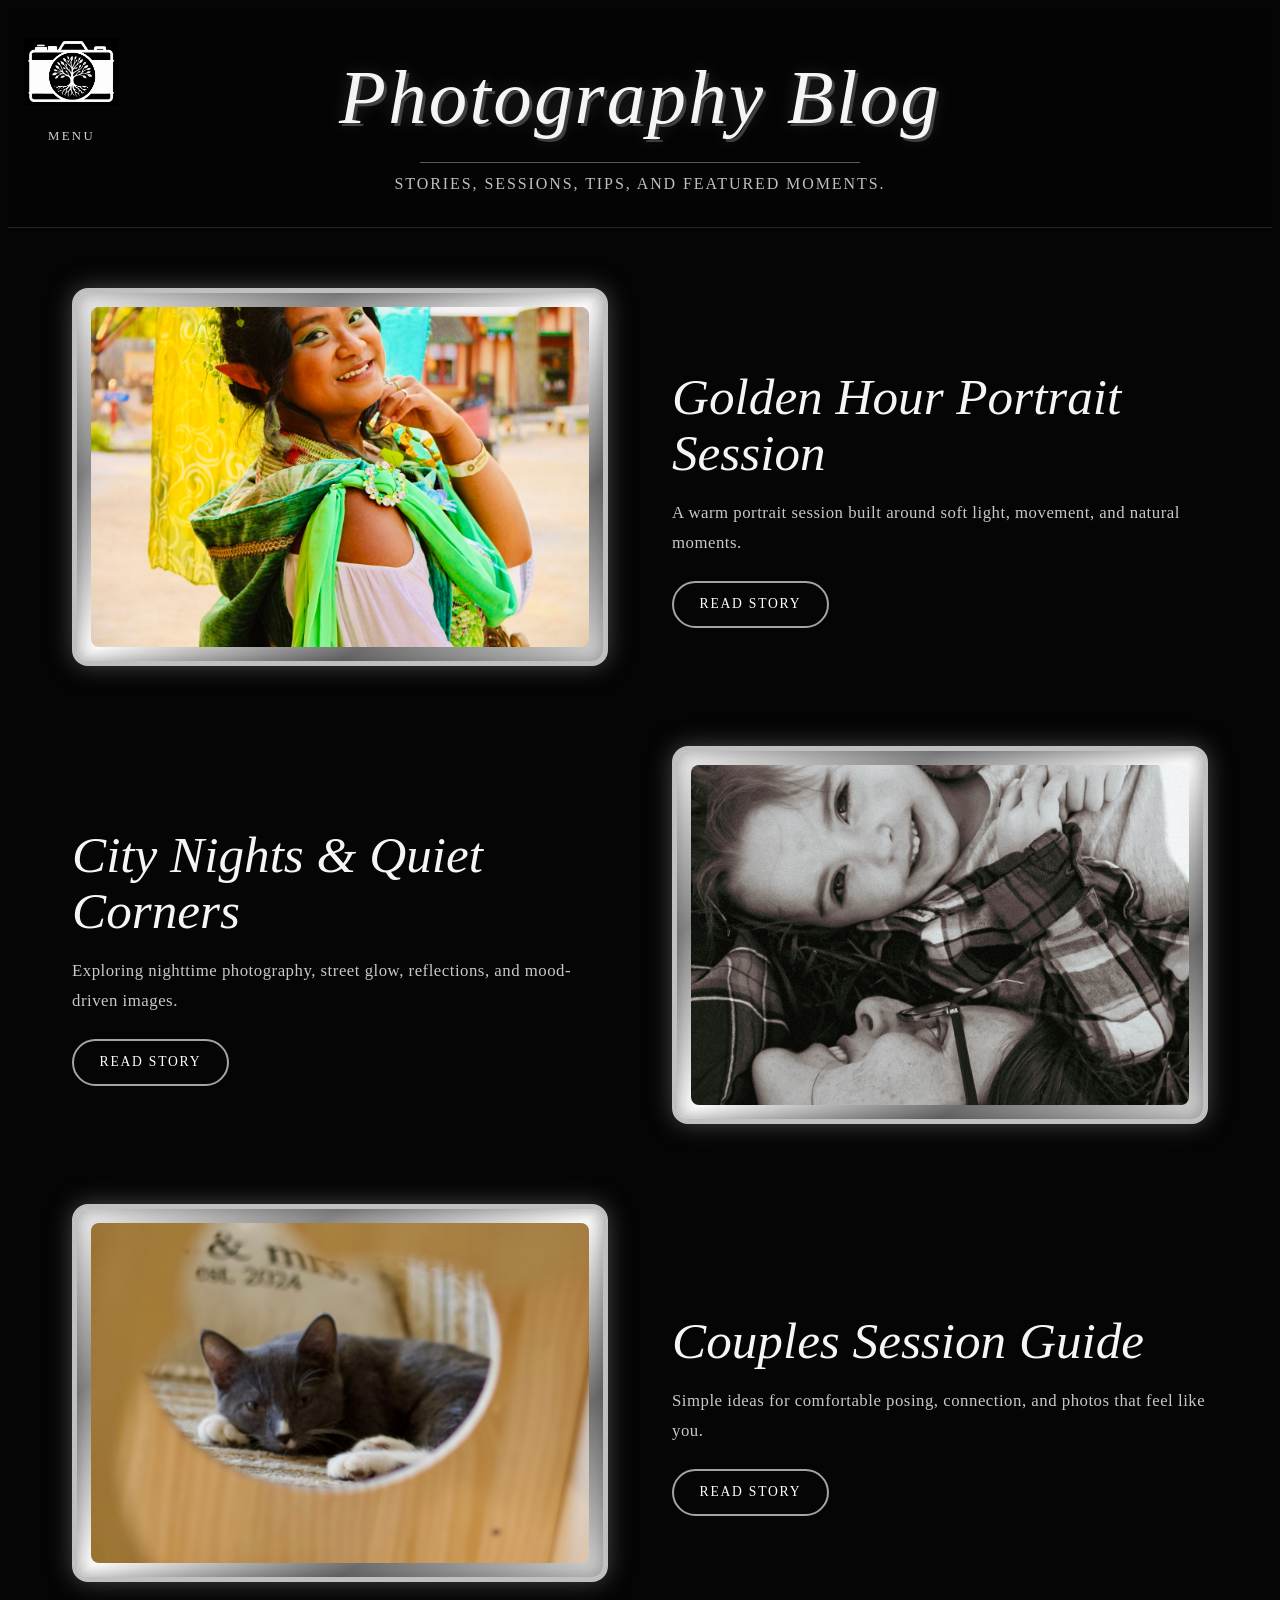
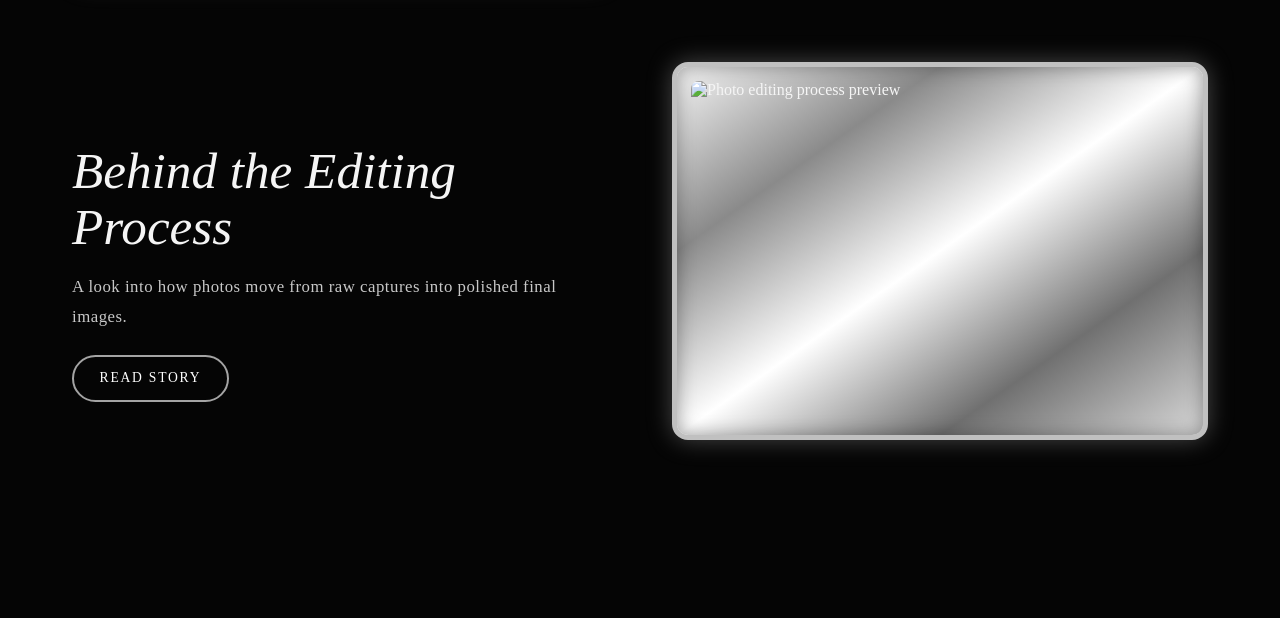
==== pages/blog/index.html @ 92284c4f "Upload photography website" ====
<!DOCTYPE html>
<html lang="en">
<head>
  <meta charset="UTF-8" />
  <meta name="viewport" content="width=device-width, initial-scale=1.0" />

  <title>Blog | Rogue Moments Photography</title>

  <link rel="stylesheet" href="../../css/global.css" />
  <link rel="stylesheet" href="../../css/navigation.css" />
  <link rel="stylesheet" href="../../css/blog.css" />
</head>

<body class="blog-page">

  <!-- SHARED NAVIGATION -->
  <div id="navigation-container"></div>

  <!-- BLOG HEADER -->
  <header class="blog-header">

    <div class="blog-title-wrapper">

      <h1>Photography Blog</h1>

      <div class="blog-divider"></div>

      <p>
        Stories, sessions, tips, and featured moments.
      </p>

    </div>

  </header>

  <!-- BLOG CONTENT -->
  <main class="blog-main">

    <section class="blog-list">

      <!-- BLOG POST 1 -->
      <a href="post-1.html" class="blog-card">

        <div class="blog-image">
          <img
            src="../../images/blog/post-1/cover.jpg"
            alt="Golden hour portrait session preview"
          />
        </div>

        <div class="blog-content">

          <h2>Golden Hour Portrait Session</h2>

          <p>
            A warm portrait session built around soft light, movement, and natural moments.
          </p>

          <span>Read Story</span>

        </div>

      </a>

      <!-- BLOG POST 2 -->
      <a href="post-2.html" class="blog-card">

        <div class="blog-image">
          <img
            src="../../images/blog/post-2/cover.jpg"
            alt="Night city photography preview"
          />
        </div>

        <div class="blog-content">

          <h2>City Nights & Quiet Corners</h2>

          <p>
            Exploring nighttime photography, street glow, reflections, and mood-driven images.
          </p>

          <span>Read Story</span>

        </div>

      </a>

      <!-- BLOG POST 3 -->
      <a href="post-3.html" class="blog-card">

        <div class="blog-image">
          <img
            src="../../images/blog/post-3/cover.jpg"
            alt="Couples photography session preview"
          />
        </div>

        <div class="blog-content">

          <h2>Couples Session Guide</h2>

          <p>
            Simple ideas for comfortable posing, connection, and photos that feel like you.
          </p>

          <span>Read Story</span>

        </div>

      </a>

      <!-- BLOG POST 4 -->
      <a href="post-4.html" class="blog-card">

        <div class="blog-image">
          <img
            src="../../images/blog/post-4/cover.jpg"
            alt="Photo editing process preview"
          />
        </div>

        <div class="blog-content">

          <h2>Behind the Editing Process</h2>

          <p>
            A look into how photos move from raw captures into polished final images.
          </p>

          <span>Read Story</span>

        </div>

      </a>

    </section>

  </main>

  <!-- SHARED NAVIGATION SCRIPT -->
  <script src="../../js/navigation.js"></script>

</body>
</html>
---- css/navigation.css ----
/* ================================
   SHARED SITE NAVIGATION
   Rogue Moments Photography
================================ */

.site-navigation {
  position: fixed;

  top: 24px;
  left: 24px;

  z-index: 9999;
}

/* MENU TRIGGER */

.menu-trigger {
  position: relative;

  display: flex;
  flex-direction: column;
  align-items: center;

  cursor: pointer;
}

/* LOGO */

.menu-logo {
  width: 95px;
  height: 95px;

  display: flex;
  align-items: center;
  justify-content: center;
}

.menu-logo img {
  width: 100%;
  height: 100%;

  display: block;

  object-fit: contain;
  object-position: center;
}

/* TEMP TEXT LOGO */

.menu-logo-text {
  width: 82px;
  height: 82px;

  display: flex;
  align-items: center;
  justify-content: center;

  color: #ffffff;

  font-size: 2rem;
  font-style: italic;
  font-weight: 700;
}

/* MENU TEXT */

.menu-text {
  margin-top: 10px;

  color: rgba(255,255,255,0.82);

  font-size: 0.8rem;
  letter-spacing: 0.18em;
  text-transform: uppercase;

  transition: color 0.25s ease;
}

.menu-trigger:hover .menu-text {
  color: white;
}

/* DROPDOWN */

.menu-dropdown {
  position: absolute;

  top: 120px;
  left: 0;

  display: flex;
  flex-direction: column;
  gap: 14px;

  opacity: 0;
  visibility: hidden;

  transform: translateY(-12px);

  transition:
    opacity 0.3s ease,
    transform 0.3s ease,
    visibility 0.3s ease;
}

/* SHOW DROPDOWN */

.menu-trigger:hover .menu-dropdown {
  opacity: 1;
  visibility: visible;

  transform: translateY(0);
}

/* BANNER BUTTONS */

.nav-banner {
  min-width: 240px;

  padding: 1rem 1.8rem;

  position: relative;

  display: flex;
  align-items: center;

  color: white;

  text-decoration: none;
  text-transform: uppercase;

  font-size: 0.9rem;
  font-weight: 600;

  letter-spacing: 0.14em;

  background: #111111;

  border: 2px solid rgba(192,192,192,0.8);

  box-shadow:
    0 0 18px rgba(255,255,255,0.08),
    inset 0 0 14px rgba(255,255,255,0.08);

  clip-path:
    polygon(
      0 0,
      92% 0,
      100% 50%,
      92% 100%,
      0 100%
    );

  transition:
    transform 0.25s ease,
    box-shadow 0.25s ease,
    border-color 0.25s ease,
    background 0.25s ease;
}

/* HOVER */

.nav-banner:hover {
  transform: translateX(10px);

  border-color: white;

  background: #1a1a1a;

  box-shadow:
    0 0 28px rgba(192,192,192,0.35),
    inset 0 0 18px rgba(255,255,255,0.12);
}

/* MOBILE */

@media (max-width: 900px) {

  .site-navigation {
    top: 16px;
    left: 16px;
  }

  .menu-logo,
  .menu-logo-text {
    width: 68px;
    height: 68px;
  }

  .menu-dropdown {
    top: 100px;
  }

  .nav-banner {
    min-width: 200px;
    font-size: 0.82rem;
  }
}
---- css/blog.css ----
body.blog-page {
  min-height: 100vh;
  background: #050505;
  color: #f5f5f5;
  font-family: Georgia, "Times New Roman", serif;
  overflow-x: hidden;
}

.blog-header {
  padding: 46px 24px 34px;
  text-align: center;
  background: rgba(5, 5, 5, 0.96);
  border-bottom: 1px solid rgba(255, 255, 255, 0.12);
}

.blog-header h1 {
  margin: 0;
  font-size: clamp(2.8rem, 6vw, 5rem);
  font-style: italic;
  font-weight: 300;
  letter-spacing: 0.03em;
  text-shadow:
    3px 3px 0 rgba(80, 80, 80, 0.75),
    0 0 18px rgba(255, 255, 255, 0.16);
}

.blog-divider {
  width: min(440px, 75vw);
  height: 1px;
  margin: 20px auto 12px;
  background: rgba(192, 192, 192, 0.45);
}

.blog-header p {
  margin: 0;
  color: rgba(255, 255, 255, 0.75);
  letter-spacing: 0.12em;
  text-transform: uppercase;
}

.blog-main {
  padding: 60px clamp(22px, 5vw, 80px) 90px;
}

.blog-list {
  max-width: 1180px;
  margin: 0 auto;
}

.blog-card {
  display: grid;
  grid-template-columns: 1fr 1fr;
  gap: clamp(2rem, 5vw, 5rem);
  align-items: center;

  margin-bottom: 80px;

  color: #f5f5f5;
  text-decoration: none;

  transition: transform 0.3s ease;
}

.blog-card:nth-child(even) .blog-image {
  order: 2;
}

.blog-card:hover {
  transform: translateY(-8px);
}

.blog-image {
  height: 340px;
  padding: 14px;
  overflow: hidden;

  border: 5px solid silver;
  border-radius: 16px;

  background: linear-gradient(
    145deg,
    #f5f5f5,
    #8a8a8a,
    #ffffff,
    #707070,
    #d9d9d9
  );

  box-shadow:
    0 0 24px rgba(192, 192, 192, 0.35),
    inset 0 0 18px rgba(0, 0, 0, 0.35);
}

.blog-image img {
  width: 100%;
  height: 100%;
  display: block;

  object-fit: cover;
  object-position: center;

  border-radius: 8px;

  transition: transform 0.5s ease;
}

.blog-card:hover .blog-image img {
  transform: scale(1.06);
}

.blog-content h2 {
  margin-bottom: 1rem;

  font-size: clamp(2rem, 4vw, 3.2rem);
  font-style: italic;
  font-weight: 300;
  line-height: 1.1;
}

.blog-content p {
  max-width: 560px;
  margin-bottom: 1.4rem;

  color: rgba(255, 255, 255, 0.78);
  font-size: 1.05rem;
  line-height: 1.8;
  letter-spacing: 0.03em;
}

.blog-content span {
  display: inline-flex;
  padding: 0.85rem 1.6rem;

  border: 2px solid rgba(192, 192, 192, 0.85);
  border-radius: 999px;

  color: white;
  text-transform: uppercase;
  letter-spacing: 0.13em;
  font-size: 0.85rem;
}

@media (max-width: 850px) {
  .blog-card,
  .blog-card:nth-child(even) {
    grid-template-columns: 1fr;
  }

  .blog-card:nth-child(even) .blog-image {
    order: 0;
  }

  .blog-image {
    height: 300px;
  }

  .blog-content {
    text-align: center;
  }

  .blog-content p {
    margin-left: auto;
    margin-right: auto;
  }
}
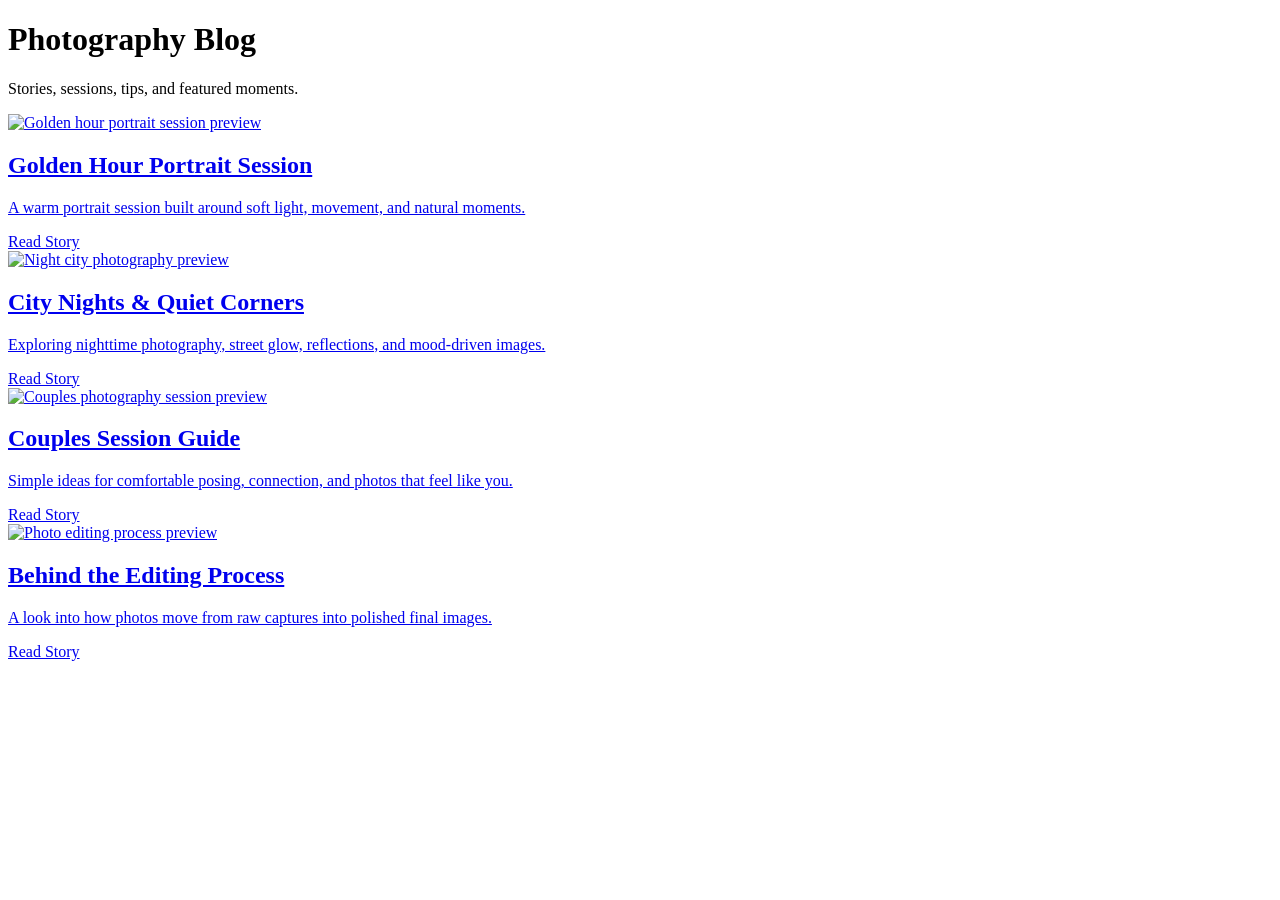
==== commit 58d15a0b: "Update index.html" ====
--- a/pages/blog/index.html
+++ b/pages/blog/index.html
@@ -6,9 +6,9 @@
 
   <title>Blog | Rogue Moments Photography</title>
 
-  <link rel="stylesheet" href="../../css/global.css" />
-  <link rel="stylesheet" href="../../css/navigation.css" />
-  <link rel="stylesheet" href="../../css/blog.css" />
+  <link rel="stylesheet" href="/rogue-moments-photography/css/global.css" />
+  <link rel="stylesheet" href="/rogue-moments-photography/css/navigation.css" />
+  <link rel="stylesheet" href="/rogue-moments-photography/css/blog.css" />
 </head>
 
 <body class="blog-page">
@@ -39,11 +39,11 @@
     <section class="blog-list">
 
       <!-- BLOG POST 1 -->
-      <a href="post-1.html" class="blog-card">
+      <a href="/rogue-moments-photography/pages/blog/post-1.html" class="blog-card">
 
         <div class="blog-image">
           <img
-            src="../../images/blog/post-1/cover.jpg"
+            src="/rogue-moments-photography/images/blog/post-1/cover.jpg"
             alt="Golden hour portrait session preview"
           />
         </div>
@@ -63,11 +63,11 @@
       </a>
 
       <!-- BLOG POST 2 -->
-      <a href="post-2.html" class="blog-card">
+      <a href="/rogue-moments-photography/pages/blog/post-2.html" class="blog-card">
 
         <div class="blog-image">
           <img
-            src="../../images/blog/post-2/cover.jpg"
+            src="/rogue-moments-photography/images/blog/post-2/cover.jpg"
             alt="Night city photography preview"
           />
         </div>
@@ -87,11 +87,11 @@
       </a>
 
       <!-- BLOG POST 3 -->
-      <a href="post-3.html" class="blog-card">
+      <a href="/rogue-moments-photography/pages/blog/post-3.html" class="blog-card">
 
         <div class="blog-image">
           <img
-            src="../../images/blog/post-3/cover.jpg"
+            src="/rogue-moments-photography/images/blog/post-3/cover.jpg"
             alt="Couples photography session preview"
           />
         </div>
@@ -111,11 +111,11 @@
       </a>
 
       <!-- BLOG POST 4 -->
-      <a href="post-4.html" class="blog-card">
+      <a href="/rogue-moments-photography/pages/blog/post-4.html" class="blog-card">
 
         <div class="blog-image">
           <img
-            src="../../images/blog/post-4/cover.jpg"
+            src="/rogue-moments-photography/images/blog/post-4/cover.jpg"
             alt="Photo editing process preview"
           />
         </div>
@@ -139,7 +139,26 @@
   </main>
 
   <!-- SHARED NAVIGATION SCRIPT -->
-  <script src="../../js/navigation.js"></script>
+  <script>
+    const navigationContainer = document.getElementById("navigation-container");
+
+    if (navigationContainer) {
+      fetch("/rogue-moments-photography/components/navigation.html")
+        .then(response => {
+          if (!response.ok) {
+            throw new Error("Navigation file could not be loaded.");
+          }
+
+          return response.text();
+        })
+        .then(data => {
+          navigationContainer.innerHTML = data;
+        })
+        .catch(error => {
+          console.error("Navigation failed to load:", error);
+        });
+    }
+  </script>
 
 </body>
-</html>+</html>
